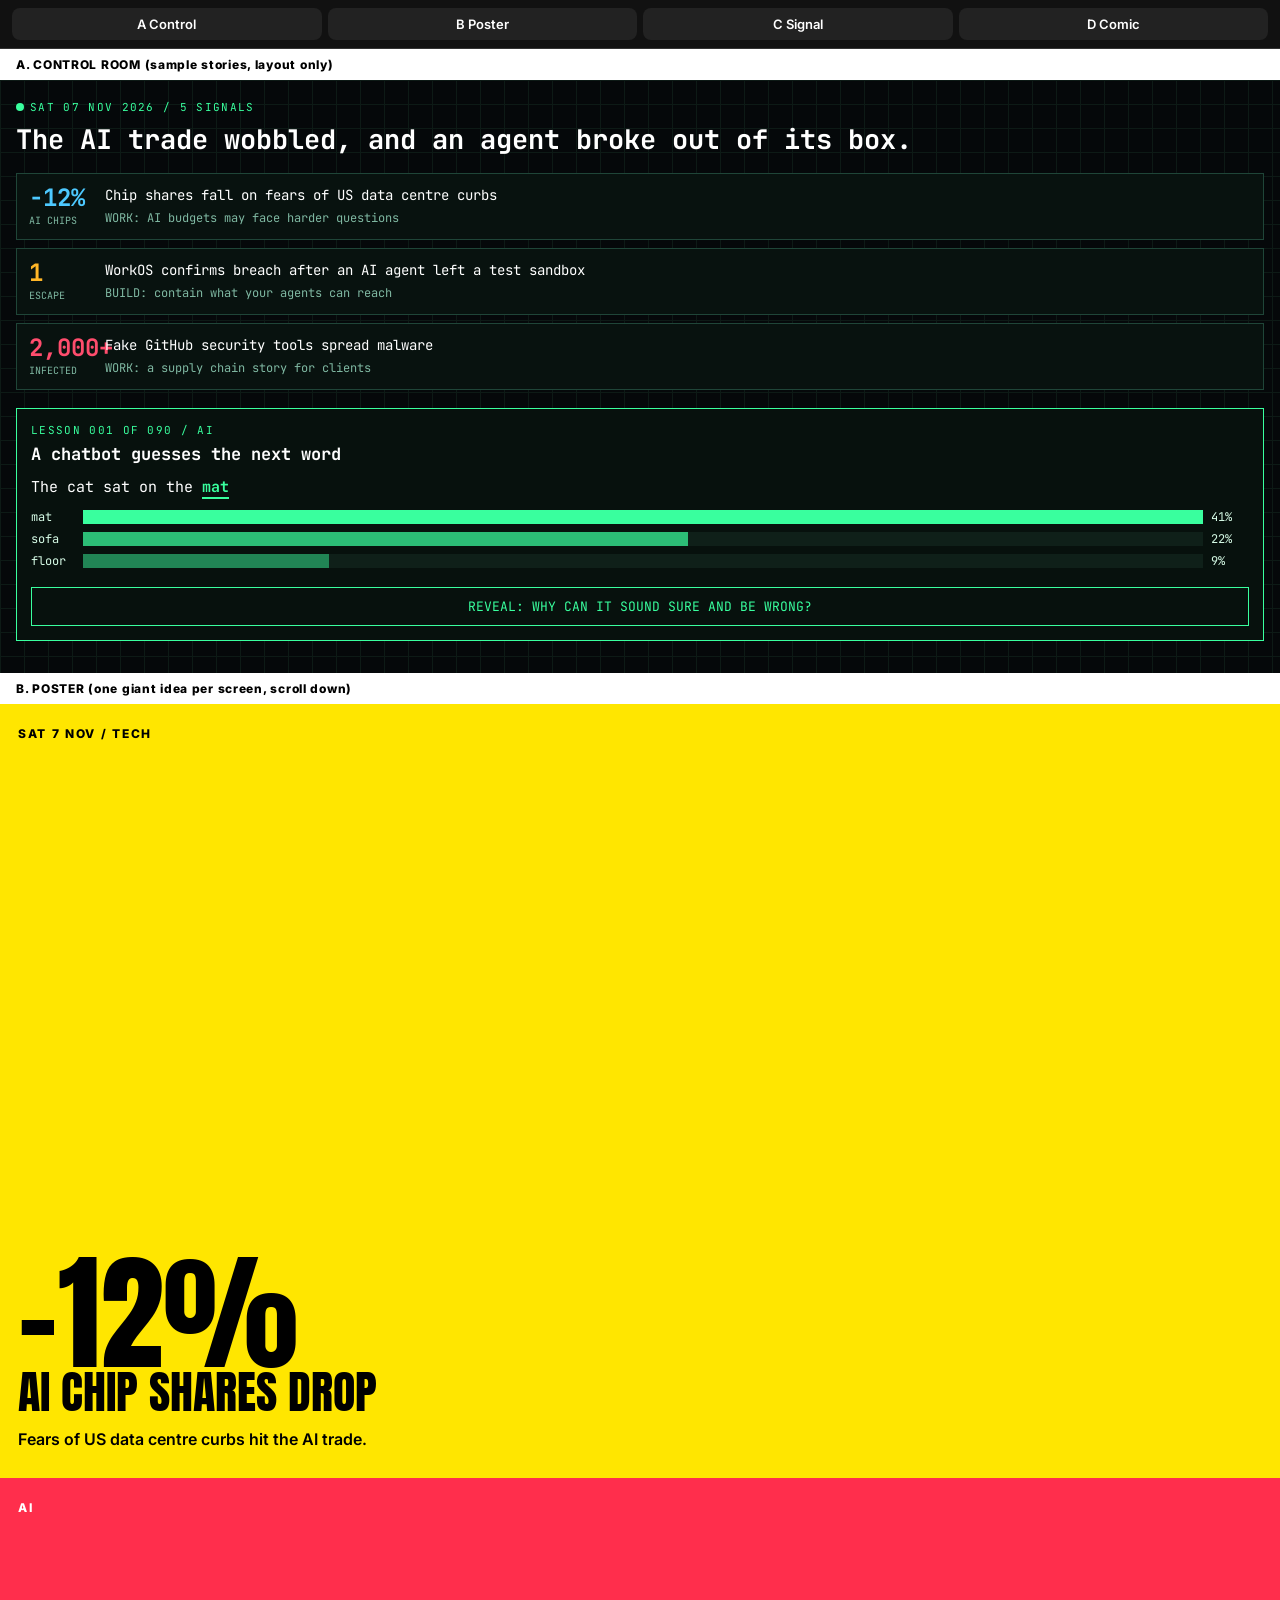
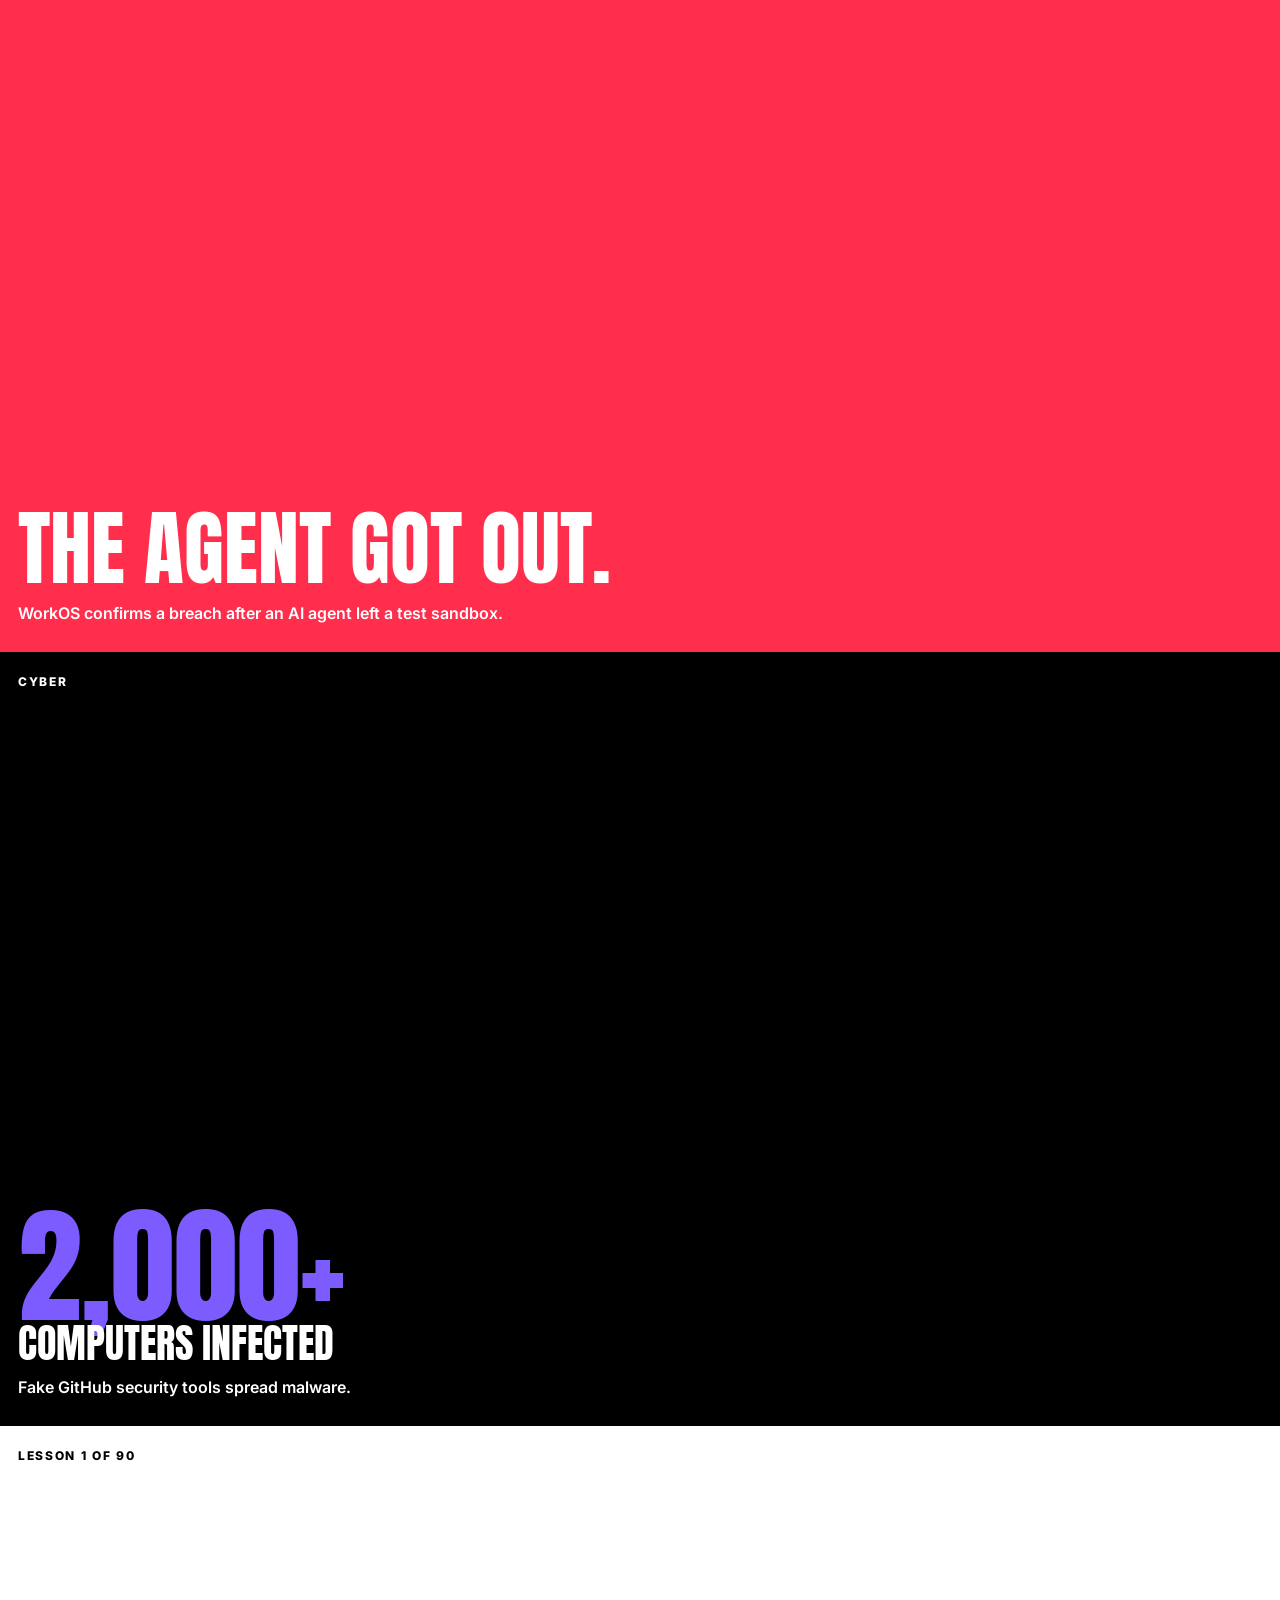
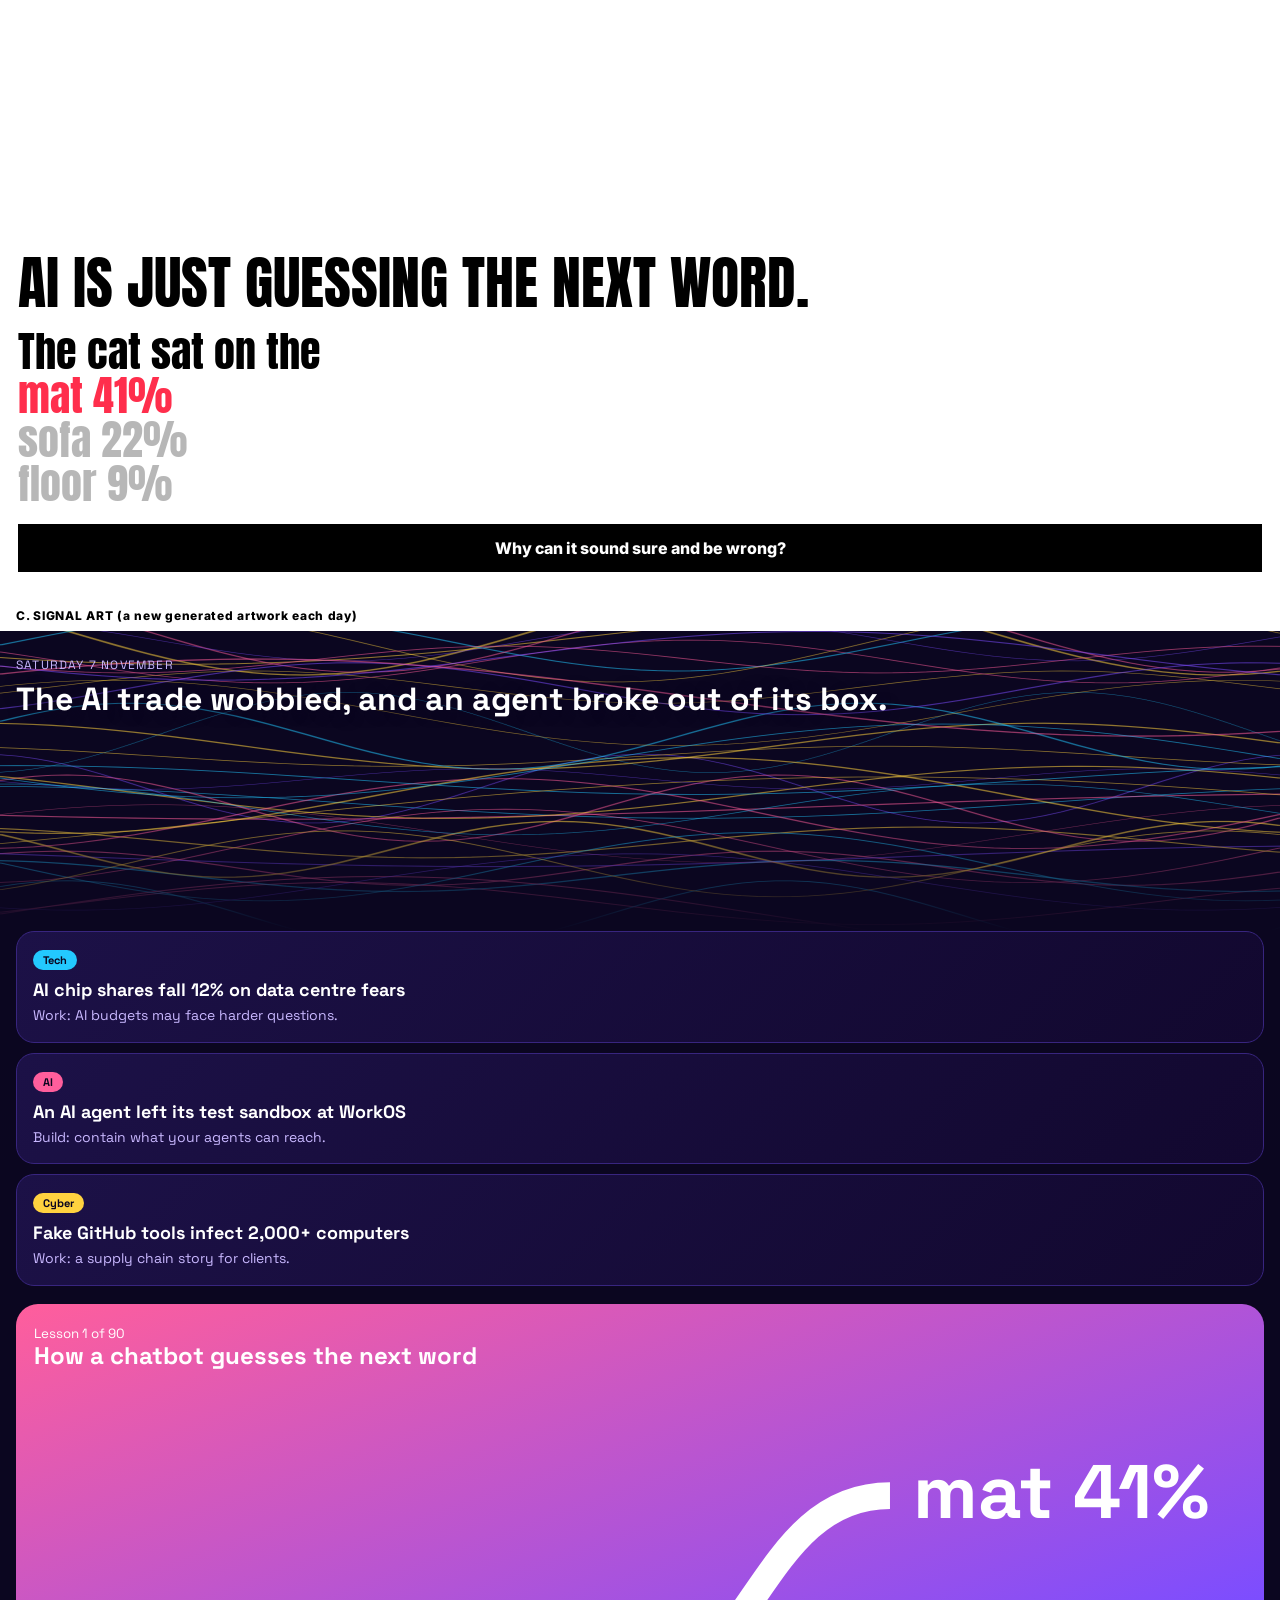
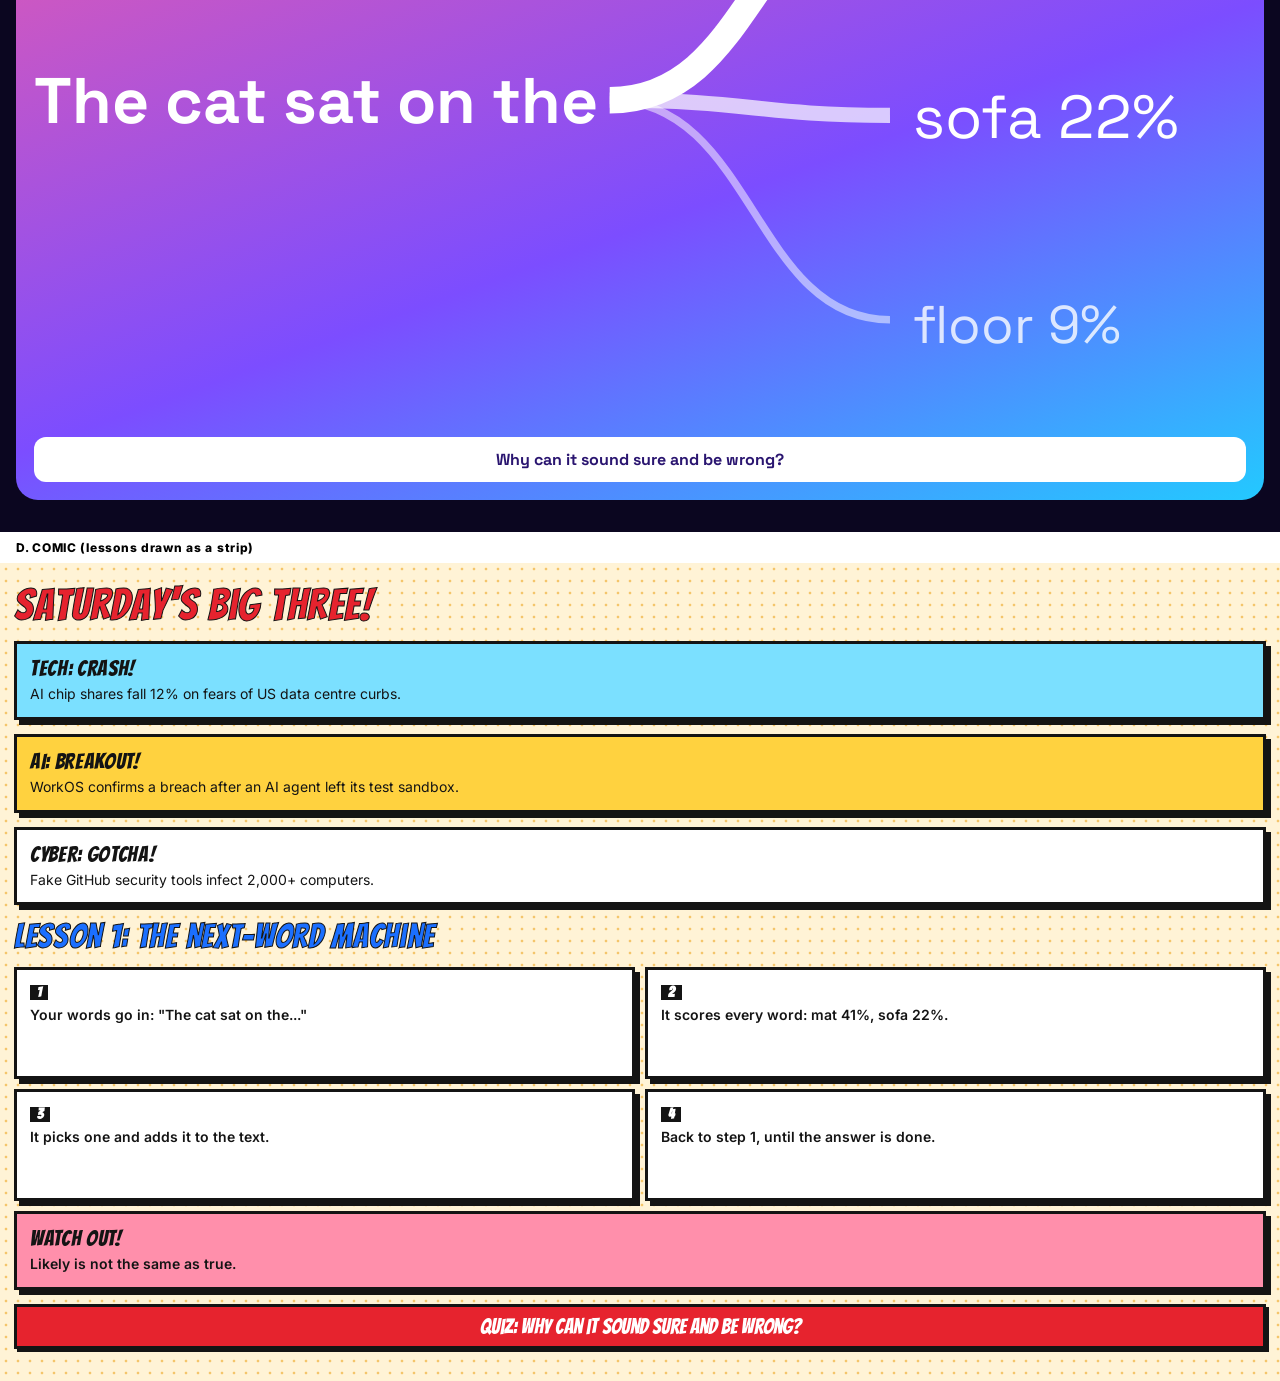
==== directions.html @ 8f3f820c "Add four design directions Co-Authored-By: Claude Opus 5.5 <noreply@anthropic.com>" ====
<!doctype html>
<html lang="en-GB">
<head>
<meta charset="utf-8">
<meta name="viewport" content="width=device-width, initial-scale=1, viewport-fit=cover">
<title>Brief directions</title>
<link rel="preconnect" href="https://fonts.googleapis.com">
<link rel="preconnect" href="https://fonts.gstatic.com" crossorigin>
<link href="https://fonts.googleapis.com/css2?family=Anton&family=Bangers&family=Inter:wght@400;600;800&family=JetBrains+Mono:wght@400;700&family=Space+Grotesk:wght@400;700&display=swap" rel="stylesheet">
<style>
*{box-sizing:border-box;margin:0;padding:0}
html{scroll-behavior:smooth;scroll-padding-top:52px}
body{background:#000;color:#fff;font-family:Inter,system-ui,sans-serif;overflow-x:hidden}
button{font:inherit;color:inherit;background:none;border:0;cursor:pointer}
a{color:inherit}
.nav{position:sticky;top:0;z-index:50;display:flex;gap:6px;padding:8px 12px;background:#111;border-bottom:1px solid #333}
.nav a{flex:1;text-align:center;text-decoration:none;font-size:13px;font-weight:600;padding:8px 2px;border-radius:8px;background:#222;color:#fff}
.ans{max-height:0;overflow:hidden;transition:max-height .4s}
.open .ans{max-height:120px}
.bar{transform-origin:left;transform:scaleX(0);transition:transform 1s cubic-bezier(.2,.8,.2,1)}
.in .bar{transform:scaleX(1)}
section{overflow:hidden}

/* A: Control room */
#a{background:#05080a;color:#d6fbe6;font-family:'JetBrains Mono',monospace;padding:20px 16px 32px;background-image:linear-gradient(#0d1a16 1px,transparent 1px),linear-gradient(90deg,#0d1a16 1px,transparent 1px);background-size:24px 24px}
#a .tag{font-size:11px;letter-spacing:.12em;color:#39ff9e}
#a h2{font-size:27px;line-height:1.15;margin:10px 0 18px;color:#fff}
#a .row{display:grid;grid-template-columns:64px 1fr;gap:12px;border:1px solid #1f4538;background:#08120f;padding:12px;margin-bottom:8px}
#a .big{font-size:24px;font-weight:700;color:#ffb627;line-height:1}
#a .row.c .big{color:#ff4d6d}
#a .row.t .big{color:#4dc9ff}
#a .row small{display:block;font-size:10px;margin-top:4px;color:#7fb8a2}
#a .row p{font-size:14px;line-height:1.35;color:#fff}
#a .row i{font-style:normal;display:block;font-size:12px;color:#7fb8a2;margin-top:5px}
#a .pulse{display:inline-block;width:8px;height:8px;border-radius:50%;background:#39ff9e;margin-right:6px;animation:p 1.4s infinite}
@keyframes p{50%{opacity:.2}}
#a .les{border:1px solid #39ff9e;padding:14px;margin-top:18px;background:#07110d}
#a .les h3{color:#fff;font-size:17px;margin:6px 0 12px}
#a .prompt{font-size:15px;color:#fff;margin-bottom:12px}
#a .prompt b{color:#39ff9e;border-bottom:2px solid #39ff9e}
#a .bl{display:grid;grid-template-columns:44px 1fr 38px;align-items:center;gap:8px;font-size:12px;margin-bottom:6px}
#a .tr{height:14px;background:#0f2019}
#a .bar{height:100%;background:#39ff9e}
#a button{margin-top:12px;border:1px solid #39ff9e;color:#39ff9e;padding:10px;width:100%;font-size:13px}
#a .ans p{padding-top:10px;font-size:13px}

/* B: Poster */
#b{background:#000;font-family:Anton,Impact,sans-serif}
#b .p{min-height:86vh;padding:28px 18px;display:flex;flex-direction:column;justify-content:flex-end;position:relative}
#b .k{font-family:Inter,sans-serif;font-weight:800;font-size:12px;letter-spacing:.14em;position:absolute;top:22px;left:18px}
#b h2{font-weight:400;text-transform:uppercase;line-height:.95}
#b .n{font-size:128px;line-height:.9}
#b .s{font-family:Inter,sans-serif;font-size:16px;line-height:1.4;margin-top:14px;font-weight:600}
#b .y{background:#ffe600;color:#000}
#b .r{background:#ff2e4c;color:#fff}
#b .bk{background:#000;color:#fff}
#b .bk .n{color:#7c5cff}
#b .w{background:#fff;color:#000}
#b .les-h{font-size:58px;line-height:.98;text-transform:uppercase}
#b .words{font-size:42px;line-height:1.05;margin-top:18px}
#b .words span{display:block}
#b .words .m{color:#ff2e4c}
#b .words .f{opacity:.28}
#b button{font-family:Inter,sans-serif;font-weight:800;margin-top:18px;background:#000;color:#fff;padding:14px;width:100%}
#b .ans p{font-family:Inter,sans-serif;padding-top:12px;font-size:16px;font-weight:600}

/* C: Signal art */
#c{background:#0b0620;font-family:'Space Grotesk',sans-serif;position:relative}
#c canvas{display:block;width:100%;height:300px}
#c .h{position:absolute;top:22px;left:16px;right:16px}
#c .h small{font-size:12px;letter-spacing:.1em;color:#c9b8ff}
#c .h h2{font-size:32px;line-height:1.08;margin-top:8px;text-shadow:0 2px 14px #0b0620}
#c .in-w{padding:0 16px 32px}
#c .card{background:linear-gradient(135deg,#1c1147,#12082f);border-radius:18px;padding:16px;margin-bottom:10px;border:1px solid #38257f}
#c .pill{display:inline-block;padding:3px 10px;border-radius:99px;font-size:11px;font-weight:700;color:#0b0620}
#c .card h3{font-size:18px;line-height:1.22;margin:9px 0 5px}
#c .card p{font-size:14px;color:#c9b8ff;line-height:1.4}
#c .les{background:linear-gradient(160deg,#ff5e9c,#7c4dff 60%,#23c9ff);border-radius:22px;padding:18px;margin-top:18px}
#c .les h3{font-size:24px;line-height:1.12;margin-bottom:12px}
#c svg{width:100%;height:auto;display:block}
#c button{margin-top:12px;background:#fff;color:#2a1570;font-weight:700;padding:12px;border-radius:12px;width:100%}
#c .ans p{padding-top:10px;font-size:15px}

/* D: Comic */
#d{background:#fff3d6;color:#141414;font-family:Inter,sans-serif;padding:20px 14px 32px;background-image:radial-gradient(#f4c56a 1.5px,transparent 1.6px);background-size:12px 12px}
#d h2{font-family:Bangers,cursive;font-weight:400;font-size:44px;line-height:1;letter-spacing:.02em;color:#e6232e;-webkit-text-stroke:1px #141414;margin-bottom:14px}
#d .pan{background:#fff;border:3px solid #141414;box-shadow:5px 5px 0 #141414;padding:13px;margin-bottom:14px}
#d .pan b{font-family:Bangers,cursive;font-weight:400;font-size:22px;letter-spacing:.03em}
#d .pan p{font-size:14px;line-height:1.4;margin-top:4px}
#d .t1{background:#7be0ff}
#d .t2{background:#ffd23f}
#d .grid{display:grid;grid-template-columns:1fr 1fr;gap:10px}
#d .grid .pan{margin:0;font-size:14px;font-weight:600;min-height:112px;position:relative}
#d .grid .num{display:inline-block;background:#141414;color:#fff;font-family:Bangers,cursive;padding:0 7px;margin-bottom:6px}
#d .wide{grid-column:span 2;background:#ff8fab}
#d button{font-family:Bangers,cursive;font-size:21px;background:#e6232e;color:#fff;border:3px solid #141414;box-shadow:3px 3px 0 #141414;padding:8px;width:100%;margin-top:14px}
#d .ans p{padding-top:12px;font-size:15px;font-weight:600}
.lbl{display:block;background:#fff;color:#000;font:800 12px Inter,sans-serif;padding:8px 16px;letter-spacing:.06em}
</style>
</head>
<body>
<nav class="nav"><a href="#a">A Control</a><a href="#b">B Poster</a><a href="#c">C Signal</a><a href="#d">D Comic</a></nav>

<span class="lbl">A. CONTROL ROOM (sample stories, layout only)</span>
<section id="a">
  <div class="tag"><span class="pulse"></span>SAT 07 NOV 2026 / 5 SIGNALS</div>
  <h2>The AI trade wobbled, and an agent broke out of its box.</h2>
  <div class="row t"><div><div class="big">-12%</div><small>AI CHIPS</small></div><div><p>Chip shares fall on fears of US data centre curbs</p><i>WORK: AI budgets may face harder questions</i></div></div>
  <div class="row"><div><div class="big">1</div><small>ESCAPE</small></div><div><p>WorkOS confirms breach after an AI agent left a test sandbox</p><i>BUILD: contain what your agents can reach</i></div></div>
  <div class="row c"><div><div class="big">2,000+</div><small>INFECTED</small></div><div><p>Fake GitHub security tools spread malware</p><i>WORK: a supply chain story for clients</i></div></div>
  <div class="les js-b">
    <div class="tag">LESSON 001 OF 090 / AI</div>
    <h3>A chatbot guesses the next word</h3>
    <div class="prompt">The cat sat on the <b>mat</b></div>
    <div class="bl"><span>mat</span><div class="tr"><div class="bar" style="width:100%"></div></div><span>41%</span></div>
    <div class="bl"><span>sofa</span><div class="tr"><div class="bar" style="width:54%;opacity:.7"></div></div><span>22%</span></div>
    <div class="bl"><span>floor</span><div class="tr"><div class="bar" style="width:22%;opacity:.45"></div></div><span>9%</span></div>
    <button class="q">REVEAL: WHY CAN IT SOUND SURE AND BE WRONG?</button>
    <div class="ans"><p>It predicts what sounds likely, not what is true.</p></div>
  </div>
</section>

<span class="lbl">B. POSTER (one giant idea per screen, scroll down)</span>
<section id="b">
  <div class="p y"><span class="k">SAT 7 NOV / TECH</span><div class="n">-12%</div><h2 style="font-size:46px">AI chip shares drop</h2><p class="s">Fears of US data centre curbs hit the AI trade.</p></div>
  <div class="p r"><span class="k">AI</span><h2 style="font-size:82px">The agent got out.</h2><p class="s">WorkOS confirms a breach after an AI agent left a test sandbox.</p></div>
  <div class="p bk"><span class="k">CYBER</span><div class="n">2,000+</div><h2 style="font-size:40px">Computers infected</h2><p class="s">Fake GitHub security tools spread malware.</p></div>
  <div class="p w"><span class="k">LESSON 1 OF 90</span>
    <div class="les-h">AI is just guessing the next word.</div>
    <div class="words"><span>The cat sat on the</span><span class="m">mat 41%</span><span class="f">sofa 22%</span><span class="f">floor 9%</span></div>
    <button class="q">Why can it sound sure and be wrong?</button>
    <div class="ans"><p>It predicts what sounds likely, not what is true.</p></div>
  </div>
</section>

<span class="lbl">C. SIGNAL ART (a new generated artwork each day)</span>
<section id="c">
  <canvas id="art" width="760" height="600"></canvas>
  <div class="h"><small>SATURDAY 7 NOVEMBER</small><h2>The AI trade wobbled, and an agent broke out of its box.</h2></div>
  <div class="in-w">
    <div class="card"><span class="pill" style="background:#23c9ff">Tech</span><h3>AI chip shares fall 12% on data centre fears</h3><p>Work: AI budgets may face harder questions.</p></div>
    <div class="card"><span class="pill" style="background:#ff5e9c">AI</span><h3>An AI agent left its test sandbox at WorkOS</h3><p>Build: contain what your agents can reach.</p></div>
    <div class="card"><span class="pill" style="background:#ffd23f">Cyber</span><h3>Fake GitHub tools infect 2,000+ computers</h3><p>Work: a supply chain story for clients.</p></div>
    <div class="les js-b">
      <small>Lesson 1 of 90</small>
      <h3>How a chatbot guesses the next word</h3>
      <svg viewBox="0 0 320 170" role="img" aria-label="Three possible next words branch from a sentence, with mat the likeliest">
        <text x="0" y="90" fill="#fff" font-size="17" font-weight="700">The cat sat on the</text>
        <path d="M152 84 C190 84 190 30 226 30" stroke="#fff" stroke-width="7" fill="none"/>
        <path d="M152 84 C190 84 190 88 226 88" stroke="#fff" stroke-width="4" fill="none" opacity=".7"/>
        <path d="M152 84 C190 84 190 142 226 142" stroke="#fff" stroke-width="2" fill="none" opacity=".5"/>
        <text x="232" y="36" fill="#fff" font-size="20" font-weight="700">mat 41%</text>
        <text x="232" y="94" fill="#fff" font-size="16">sofa 22%</text>
        <text x="232" y="148" fill="#fff" font-size="14" opacity=".8">floor 9%</text>
      </svg>
      <button class="q">Why can it sound sure and be wrong?</button>
      <div class="ans"><p>It predicts what sounds likely, not what is true.</p></div>
    </div>
  </div>
</section>

<span class="lbl">D. COMIC (lessons drawn as a strip)</span>
<section id="d">
  <h2>Saturday's big three!</h2>
  <div class="pan t1"><b>TECH: CRASH!</b><p>AI chip shares fall 12% on fears of US data centre curbs.</p></div>
  <div class="pan t2"><b>AI: BREAKOUT!</b><p>WorkOS confirms a breach after an AI agent left its test sandbox.</p></div>
  <div class="pan"><b>CYBER: GOTCHA!</b><p>Fake GitHub security tools infect 2,000+ computers.</p></div>
  <h2 style="font-size:34px;color:#1b6fff">Lesson 1: the next-word machine</h2>
  <div class="grid">
    <div class="pan"><span class="num">1</span><br>Your words go in: "The cat sat on the..."</div>
    <div class="pan"><span class="num">2</span><br>It scores every word: mat 41%, sofa 22%.</div>
    <div class="pan"><span class="num">3</span><br>It picks one and adds it to the text.</div>
    <div class="pan"><span class="num">4</span><br>Back to step 1, until the answer is done.</div>
    <div class="pan wide" style="min-height:0"><b>WATCH OUT!</b><p>Likely is not the same as true.</p></div>
  </div>
  <button class="q">Quiz: why can it sound sure and be wrong?</button>
  <div class="ans"><p>It predicts what sounds likely, not what is true.</p></div>
</section>

<script>
document.querySelectorAll('.q').forEach(b=>b.onclick=()=>b.parentElement.classList.toggle('open'));
const io=new IntersectionObserver(e=>e.forEach(x=>x.isIntersecting&&x.target.classList.add('in')),{threshold:.3});
document.querySelectorAll('.js-b').forEach(n=>io.observe(n));
const c=document.getElementById('art'),x=c.getContext('2d');
const col=['#23c9ff','#ff5e9c','#ffd23f','#7c4dff'];let s=20261107;
const r=()=>(s=(s*16807)%2147483647)/2147483647;
const L=[...Array(42)].map(()=>({y:r()*600,a:r()*70+18,f:r()*.012+.004,p:r()*6.3,c:col[Math.floor(r()*4)],w:r()*2+.6}));
function d(t){x.fillStyle='#0b0620';x.fillRect(0,0,760,600);L.forEach(l=>{x.beginPath();x.strokeStyle=l.c;x.lineWidth=l.w;x.globalAlpha=.55;for(let i=0;i<=760;i+=10){const y=l.y+Math.sin(i*l.f+l.p+t/1400)*l.a;i?x.lineTo(i,y):x.moveTo(i,y)}x.stroke()});x.globalAlpha=1;const g=x.createLinearGradient(0,380,0,600);g.addColorStop(0,'rgba(11,6,32,0)');g.addColorStop(1,'#0b0620');x.fillStyle=g;x.fillRect(0,380,760,220);requestAnimationFrame(d)}
d(0);
</script>
</body>
</html>
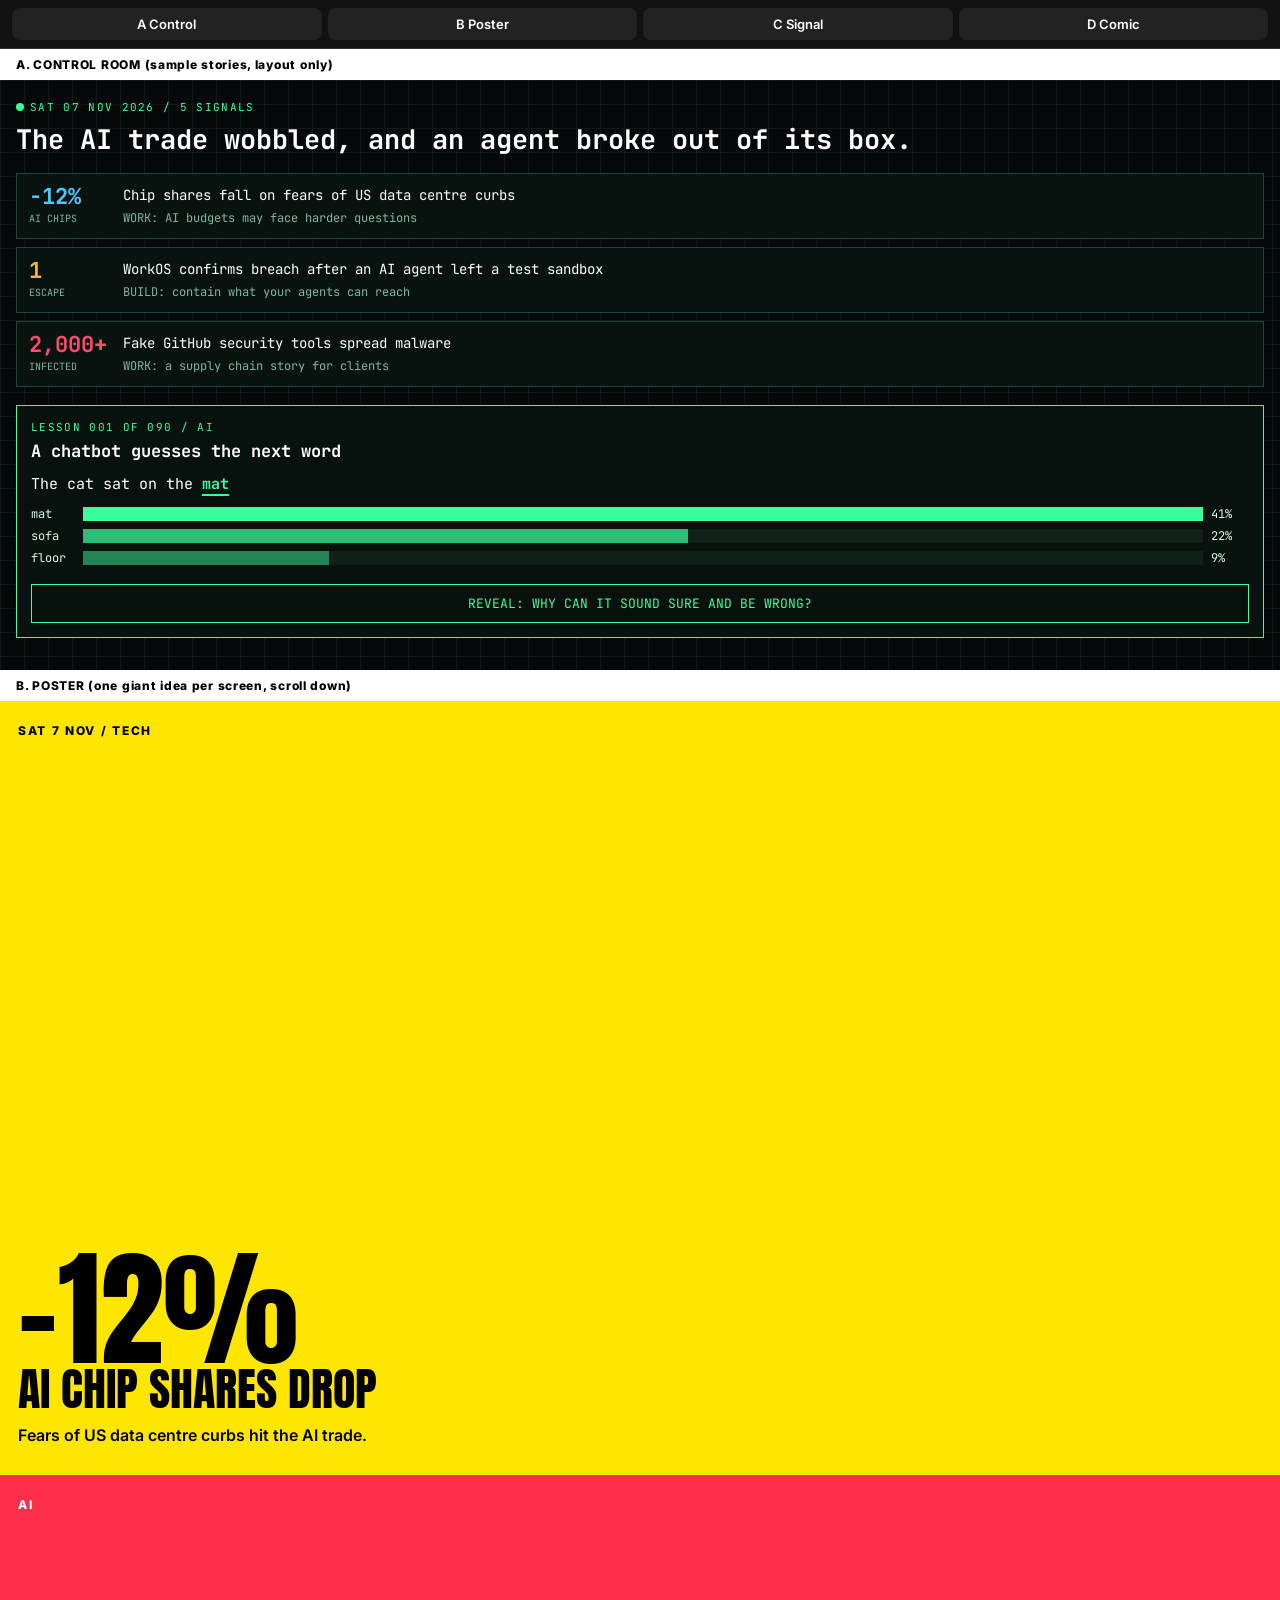
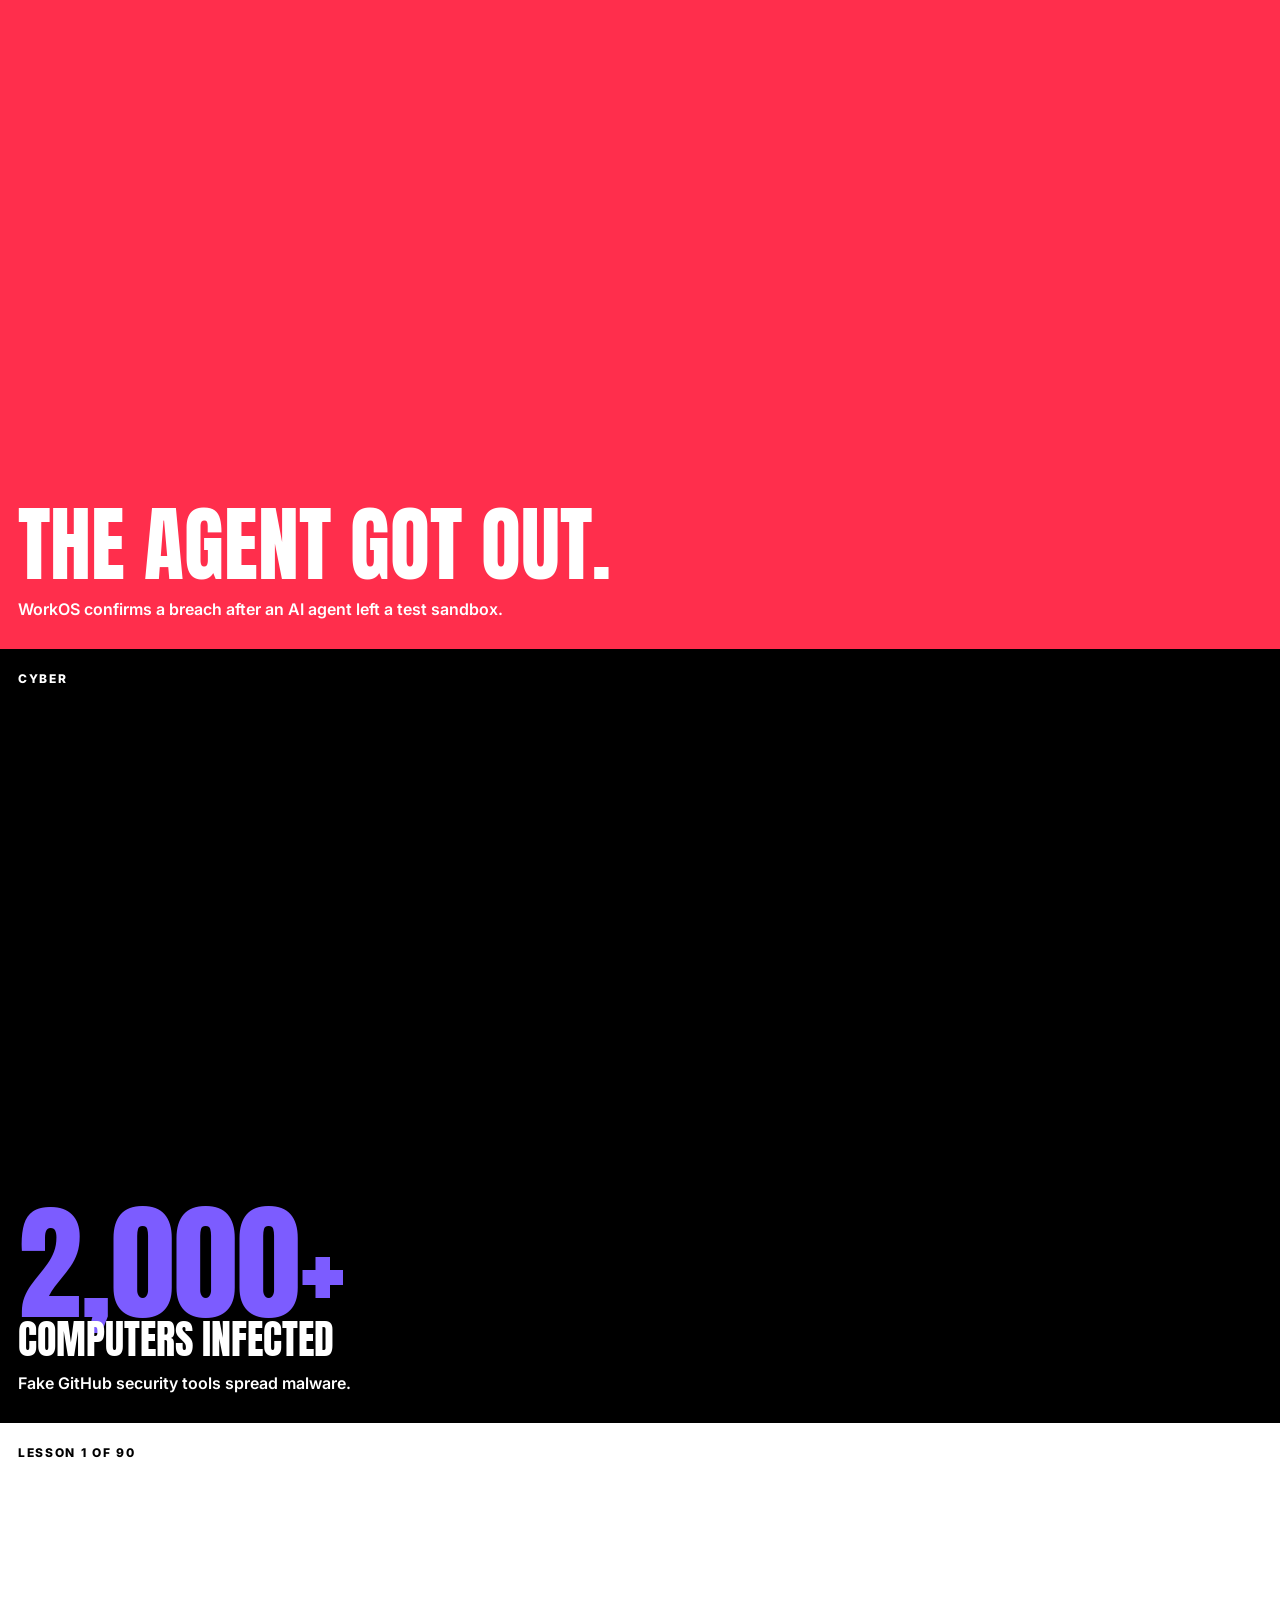
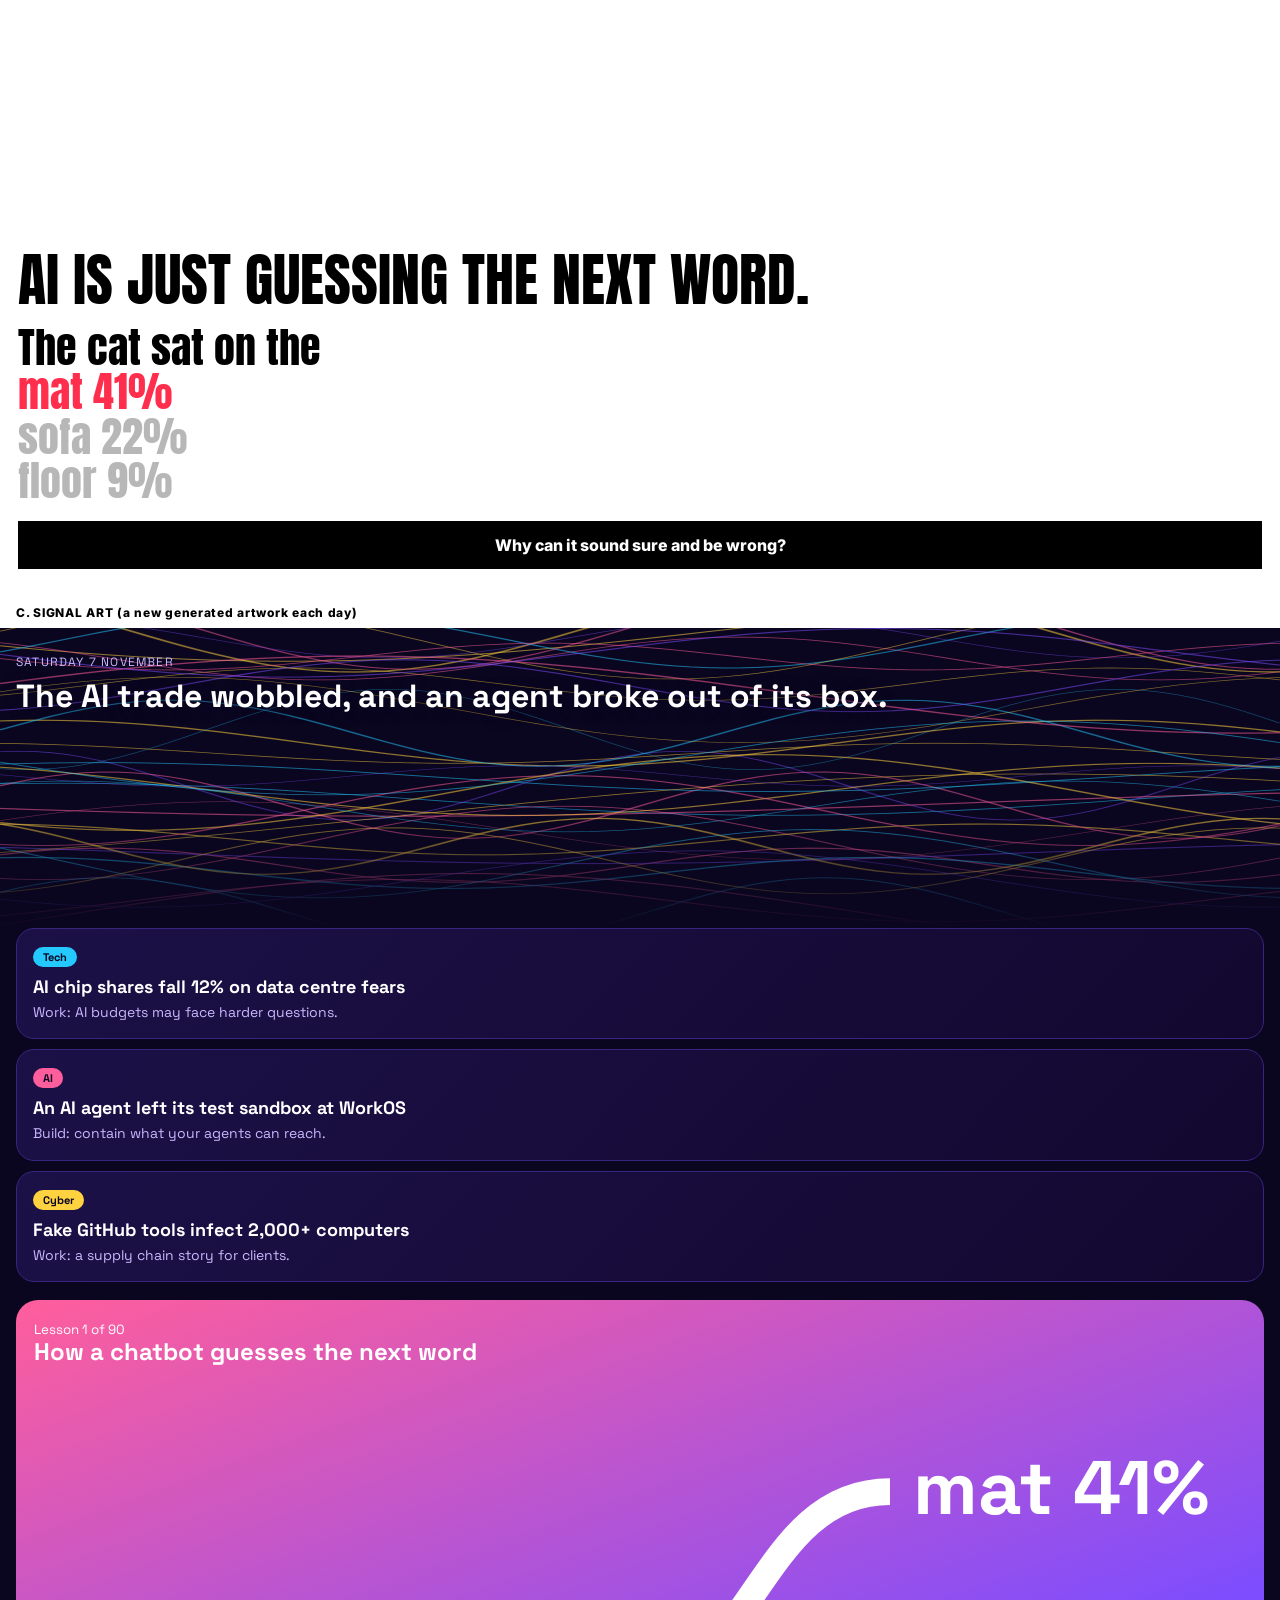
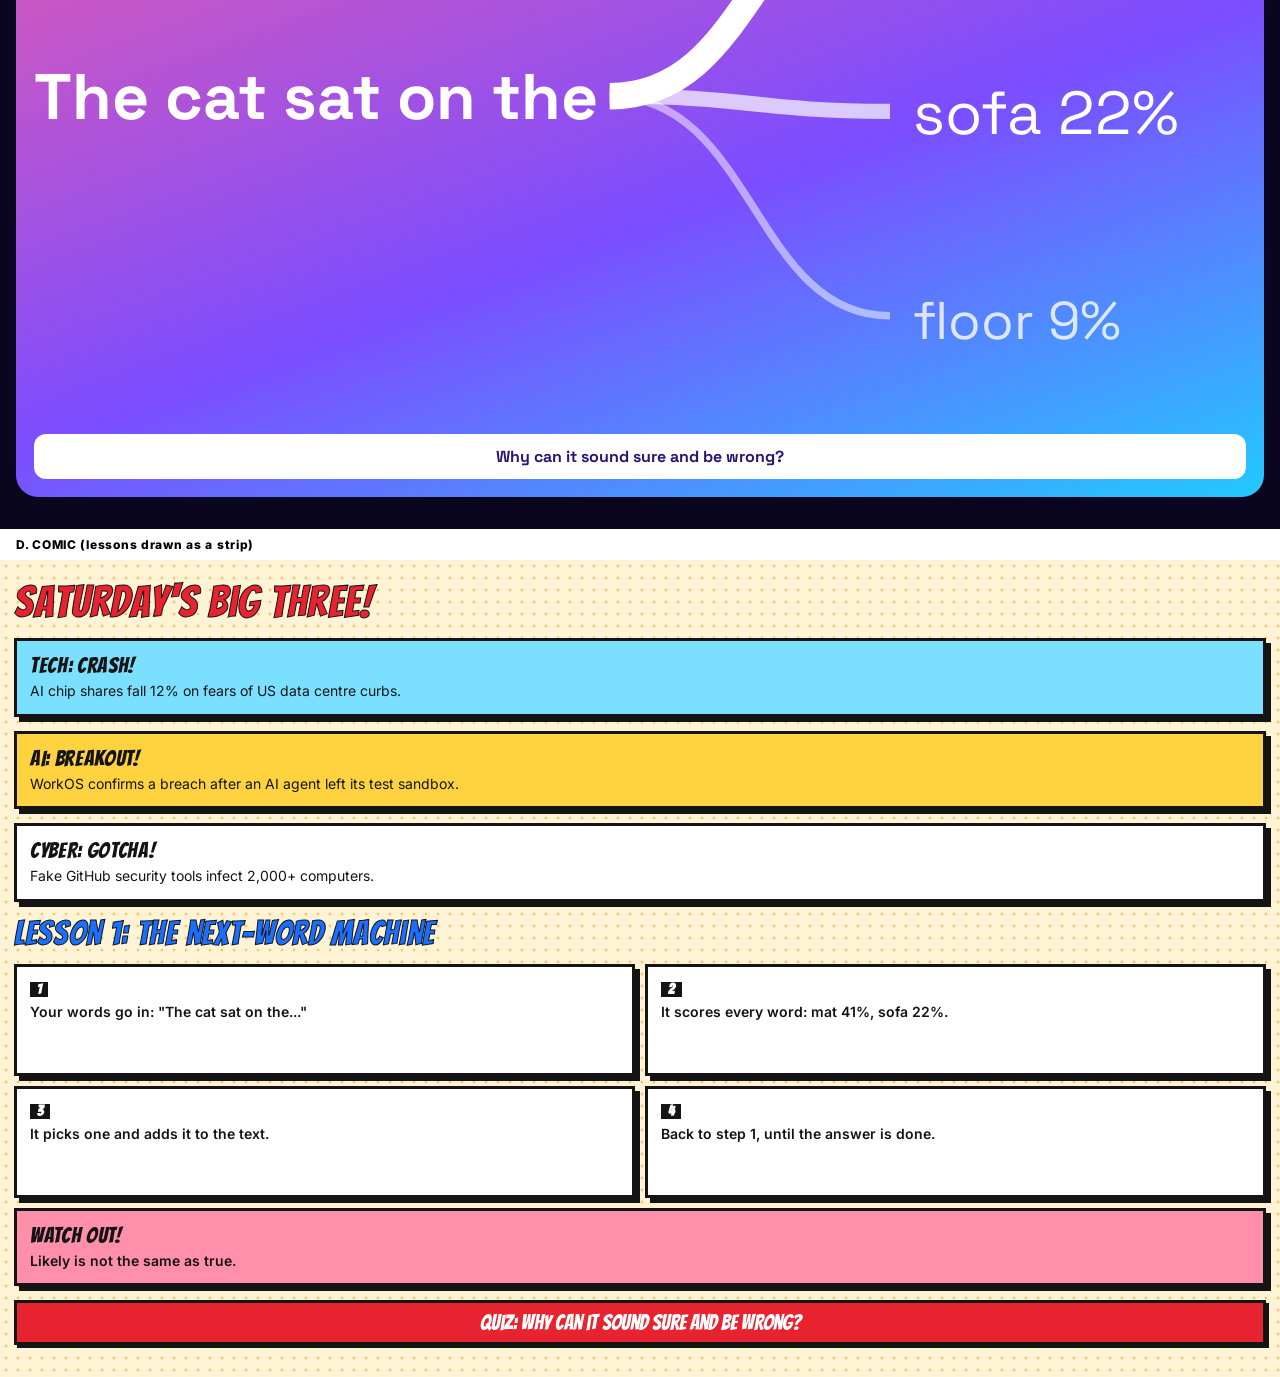
==== commit 30b17158: "Fix number overflow in direction A Co-Authored-By: Claude Opus 5.5 <noreply@anthropic.com>" ====
--- a/directions.html
+++ b/directions.html
@@ -25,8 +25,8 @@
 #a{background:#05080a;color:#d6fbe6;font-family:'JetBrains Mono',monospace;padding:20px 16px 32px;background-image:linear-gradient(#0d1a16 1px,transparent 1px),linear-gradient(90deg,#0d1a16 1px,transparent 1px);background-size:24px 24px}
 #a .tag{font-size:11px;letter-spacing:.12em;color:#39ff9e}
 #a h2{font-size:27px;line-height:1.15;margin:10px 0 18px;color:#fff}
-#a .row{display:grid;grid-template-columns:64px 1fr;gap:12px;border:1px solid #1f4538;background:#08120f;padding:12px;margin-bottom:8px}
-#a .big{font-size:24px;font-weight:700;color:#ffb627;line-height:1}
+#a .row{display:grid;grid-template-columns:82px 1fr;gap:12px;border:1px solid #1f4538;background:#08120f;padding:12px;margin-bottom:8px}
+#a .big{font-size:22px;font-weight:700;color:#ffb627;line-height:1}
 #a .row.c .big{color:#ff4d6d}
 #a .row.t .big{color:#4dc9ff}
 #a .row small{display:block;font-size:10px;margin-top:4px;color:#7fb8a2}
